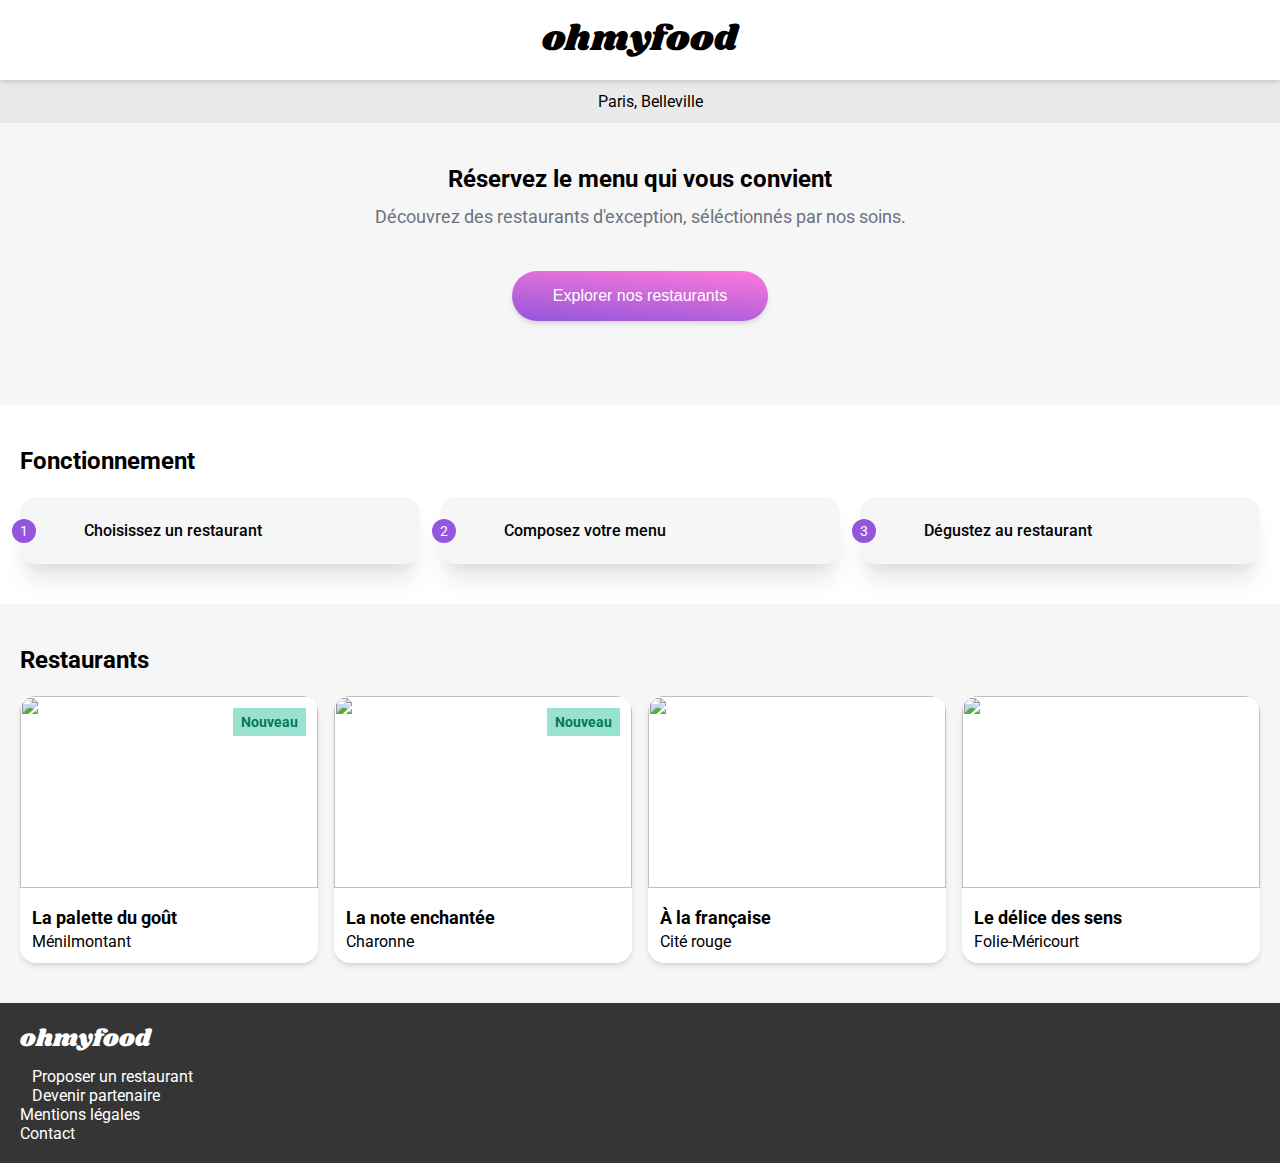
==== index.html @ c02ed124 "Création de l'index et du style" ====
<!DOCTYPE html>
<html lang="fr">

<head>
    <meta charset="UTF-8">
    <meta http-equiv="X-UA-Compatible" content="IE=edge">
    <meta name="viewport" content="width=device-width, initial-scale=1.0">
    <title>OhMyFood</title>
    <link rel="stylesheet" href="https://cdnjs.cloudflare.com/ajax/libs/font-awesome/5.15.2/css/all.min.css" integrity="sha512-HK5fgLBL+xu6dm/Ii3z4xhlSUyZgTT9tuc/hSrtw6uzJOvgRr2a9jyxxT1ely+B+xFAmJKVSTbpM/CuL7qxO8w==" crossorigin="anonymous" />
    <link rel="preconnect" href="https://fonts.gstatic.com">
    <link href="https://fonts.googleapis.com/css2?family=Roboto:ital,wght@0,100;0,300;0,400;0,500;0,700;0,900;1,100;1,300;1,400;1,500;1,700;1,900&family=Shrikhand&display=swap" rel="stylesheet">
    <link rel="stylesheet" href="./css/ohmyfood.css">
</head>

<body>

    <header>
        <div class="header">
            <span class="header__logo">ohmyfood</span>
        </div>

        <div class="header__ville">
            <i class="fas fa-map-marker-alt header__ville-icon"></i> Paris, Belleville
        </div>

    </header>

    <main>

        <section id="top">
            <div class="top">
                <h1 class="top__titre">Réservez le menu qui vous convient</h1>
                <p class="top__description">Découvrez des restaurants d'exception, séléctionnés par nos soins.</p>
                <button class="top__btn">
                        <div class="top__btn-bg-1"></div>
                        <div class="top__btn-bg-2"></div>
                        <span class="top__btn-text">Explorer nos restaurants</span>
                    </button>
            </div>
        </section>

        <section id="operation">

            <div class="operation">
                <h1 class="operation__titre">Fonctionnement</h1>
                <div class="operation__container">

                    <div class="operation__item">
                        <span class="operation__item-circle">1</span>
                        <div class="operation__item-container">
                            <i class="fas fa-mobile-alt operation__item-icon"></i>
                            <span class="operation__item-text">Choisissez un restaurant</span>
                        </div>
                    </div>

                    <div class="operation__item">
                        <span class="operation__item-circle">2</span>
                        <div class="operation__item-container">
                            <i class="fas fa-list-ul operation__item-icon"></i>
                            <span class="operation__item-text">Composez votre menu</span>
                        </div>
                    </div>

                    <div class="operation__item">
                        <span class="operation__item-circle">3</span>
                        <div class="operation__item-container">
                            <i class="fas fa-store operation__item-icon"></i>
                            <span class="operation__item-text">Dégustez au restaurant</span>
                        </div>
                    </div>

                </div>
            </div>

        </section>

        <section id="restaurants">

            <div class="restaurants">
                <h1 class="restaurants__titre">Restaurants</h1>

                <div class="restaurants__container">

                    <div class="restaurants__item">
                        <img src="./images/restaurants/1.jpg" alt="" class="restaurants__item-img">
                        <span class="restaurants__item-new">Nouveau</span>
                        <div class="restaurants__item-content">
                            <div class="restaurants__item-text">
                                <a href="/la-palette-du-gout.html">
                                    <h3 class="restaurants__item-titre">La palette du goût</h3>
                                </a>
                                <p>Ménilmontant</p>
                            </div>
                            <a href="#" class="menu__titre-icon">
                                <i class="fas fa-heart menu__titre-icon--is-hover"></i>
                                <i class="far fa-heart menu__titre-icon--is-not-hover"></i>
                            </a>
                        </div>
                    </div>

                    <div class="restaurants__item">
                        <img src="./images/restaurants/2.jpg" alt="" class="restaurants__item-img">
                        <span class="restaurants__item-new">Nouveau</span>
                        <div class="restaurants__item-content">
                            <div class="restaurants__item-text">
                                <a href="/la-note-enchantee.html">
                                    <h3 class="restaurants__item-titre">La note enchantée</h3>
                                </a>
                                <p>Charonne</p>
                            </div>
                            <a href="#" class="menu__titre-icon">
                                <i class="fas fa-heart menu__titre-icon--is-hover"></i>
                                <i class="far fa-heart menu__titre-icon--is-not-hover"></i>
                            </a>
                        </div>
                    </div>

                    <div class="restaurants__item">
                        <img src="./images/restaurants/3.jpg" alt="" class="restaurants__item-img">
                        <div class="restaurants__item-content">
                            <div class="restaurants__item-text">
                                <a href="/a-la-francaise.html">
                                    <h3 class="restaurants__item-titre">À la française</h3>
                                </a>
                                <p>Cité rouge</p>
                            </div>
                            <a href="#" class="menu__titre-icon">
                                <i class="fas fa-heart menu__titre-icon--is-hover"></i>
                                <i class="far fa-heart menu__titre-icon--is-not-hover"></i>
                            </a>
                        </div>
                    </div>

                    <div class="restaurants__item">
                        <img src="./images/restaurants/4.jpg" alt="" class="restaurants__item-img">
                        <div class="restaurants__item-content">
                            <div class="restaurants__item-text">
                                <a href="/le-delice-des-sens.html">
                                    <h3 class="restaurants__item-titre">Le délice des sens</h3>
                                </a>
                                <p>Folie-Méricourt</p>
                            </div>
                            <a href="#" class="menu__titre-icon">
                                <i class="fas fa-heart menu__titre-icon--is-hover"></i>
                                <i class="far fa-heart menu__titre-icon--is-not-hover"></i>
                            </a>
                        </div>
                    </div>

                </div>

            </div>

        </section>

    </main>

    <footer class="footer">

        <span class="footer__logo">ohmyfood</span>
        <ul class="footer__liens">
            <li class="footer__lien"><i class="fas fa-utensils footer__lien-icon"></i>Proposer un restaurant</li>
            <li class="footer__lien"><i class="fas fa-hands-helping footer__lien-icon"></i>Devenir partenaire</li>
            <li class="footer__lien">Mentions légales</li>
            <li class="footer__lien">Contact</li>
        </ul>

    </footer>

</body>

</html>
---- css/ohmyfood.css ----
/* 

 ██████╗ ██╗  ██╗███╗   ███╗██╗   ██╗███████╗ ██████╗  ██████╗ ██████╗ 
██╔═══██╗██║  ██║████╗ ████║╚██╗ ██╔╝██╔════╝██╔═══██╗██╔═══██╗██╔══██╗
██║   ██║███████║██╔████╔██║ ╚████╔╝ █████╗  ██║   ██║██║   ██║██║  ██║
██║   ██║██╔══██║██║╚██╔╝██║  ╚██╔╝  ██╔══╝  ██║   ██║██║   ██║██║  ██║
╚██████╔╝██║  ██║██║ ╚═╝ ██║   ██║   ██║     ╚██████╔╝╚██████╔╝██████╔╝
 ╚═════╝ ╚═╝  ╚═╝╚═╝     ╚═╝   ╚═╝   ╚═╝      ╚═════╝  ╚═════╝ ╚═════╝ 
                                                                       
Code développé par : Aurélien COLOGNE
Projet réalisé dans le cadre de la formation Développeur Frontend sur Openclassrooms.

Réalisé en 2021.

*/


/* CODE GLOBAL */

*,
*::before,
*::after {
    box-sizing: border-box;
}

body {
    margin: 0;
    background-color: rgba(234, 234, 234);
    font-family: 'Roboto', sans-serif;
}

button {
    font-size: 100%;
    text-transform: none;
    cursor: pointer;
    border: 0;
    padding: 0;
}

a {
    color: inherit;
    text-transform: none;
    text-decoration: none;
}

h1,
h3,
p {
    margin: 0;
}

ul {
    list-style: none;
    margin: 0;
    padding: 0;
}

img {
    max-width: 100%;
    height: auto;
}


/* ANIMATIONS */

@keyframes checked-in {
    0% {
        right: -20%;
    }
    100% {
        right: 0;
    }
}

@keyframes checked-out {
    0% {
        right: 0;
    }
    100% {
        right: -20%;
    }
}

@keyframes resize-in {
    0% {
        width: 100%;
    }
    100% {
        width: 80%;
    }
}

@keyframes resize-out {
    0% {
        width: 80%;
    }
    100% {
        width: 100%;
    }
}

@keyframes heart-in {
    0% {
        opacity: 0;
    }
    100% {
        opacity: 1;
    }
}

@keyframes element-in {
    0% {
        opacity: 0;
        transform: translateY(10vh);
        visibility: hidden;
    }
    100% {
        opacity: 1;
        transform: none;
        visibility: visible;
    }
}


/* HEADER OHMYFOOD */

.header {
    background-color: rgba(255, 255, 255);
    display: flex;
    align-items: center;
    justify-content: center;
    padding: 1.25rem;
    position: relative;
    box-shadow: 0 0 #000, 0 0 #0000, 0 0 #000, 0 0 #0000, 0 4px 6px -1px rgba(0, 0, 0, 0.1), 0 2px 4px -1px rgba(0, 0, 0, 0.06);
    text-align: center;
}

.header__fleche {
    font-size: 1.5rem;
    line-height: 2rem;
    position: absolute;
    left: 1.25rem;
    color: rgba(0, 0, 0);
}

.header__logo {
    font-size: 2.25rem;
    line-height: 2.5rem;
    font-family: 'Shrikhand', cursive;
}

.header__img {
    height: 20rem;
    -o-object-fit: cover;
    object-fit: cover;
    position: relative;
    width: 100%;
    z-index: 0;
}

.header__ville {
    display: flex;
    align-items: center;
    justify-content: center;
    padding: 0.75rem;
}

.header__ville-icon {
    margin-right: 1.25rem;
}

.header__fleche-container {
    display: flex;
    align-items: center;
    justify-content: center;
}


/* TOP OHMYFOOD */

.top {
    background-color: rgba(246, 246, 246);
    display: flex;
    flex-direction: column;
    align-items: center;
    justify-content: center;
    padding: 2.5rem;
    text-align: center;
}

.top__titre {
    font-weight: 700;
    font-size: 1.5rem;
    line-height: 2rem;
}

.top__description {
    font-size: 1.125rem;
    line-height: 1.75rem;
    margin-top: 0.5rem;
    color: rgba(107, 114, 128);
}


/* Fonctionnement */

.operation {
    background-color: rgba(255, 255, 255);
    padding: 1.25rem;
}

.operation__titre {
    font-weight: 700;
    font-size: 1.5rem;
    line-height: 2rem;
    margin-top: 1.25rem;
}

.operation__container {
    display: grid;
    margin-top: 1.25rem;
    margin-bottom: 1.25rem;
    gap: 1.25rem;
    grid-template-columns: repeat(1, minmax(0, 1fr));
}

.operation__item {
    display: flex;
    position: relative;
}

.operation__item-circle {
    background-color: rgba(147, 86, 220);
    border-radius: 9999px;
    display: flex;
    align-items: center;
    justify-content: center;
    height: 1.5rem;
    font-size: 0.875rem;
    line-height: 1.25rem;
    padding: 0.5rem;
    position: absolute;
    left: -0.5rem;
    top: 33.333333%;
    color: rgba(255, 255, 255);
    width: 1.5rem;
    z-index: 10;
}

.operation__item-container {
    background-color: rgba(246, 246, 246);
}

.operation__item-container:hover {
    background-color: rgba(245, 237, 255);
}

.operation__item-container {
    border-radius: 1rem;
    cursor: pointer;
    display: flex;
    align-items: center;
    padding: 1.5rem;
    position: relative;
    box-shadow: 0 0 #000, 0 0 #0000, 0 0 #000, 0 0 #0000, 0 20px 25px -5px rgba(0, 0, 0, 0.1), 0 10px 10px -5px rgba(0, 0, 0, 0.04);
    color: rgba(156, 163, 175);
}

.operation__item-container:hover {
    color: rgba(147, 86, 220);
}

.operation__item-container {
    width: 100%;
}

.operation__item-icon {
    font-size: 1.25rem;
    line-height: 1.75rem;
    margin-right: 1.25rem;
    margin-left: 1.25rem;
}

.operation__item-text {
    font-weight: 500;
    color: rgba(0, 0, 0);
}


/* RESTAURANTS */

.restaurants {
    background-color: rgba(246, 246, 246);
    padding: 1.25rem;
}

.restaurants__titre {
    font-weight: 700;
    font-size: 1.5rem;
    line-height: 2rem;
    margin-top: 1.25rem;
}

.restaurants__container {
    display: grid;
    margin-top: 1.25rem;
    margin-bottom: 1.25rem;
    gap: 1rem;
    grid-template-columns: repeat(1, minmax(0, 1fr));
}

.restaurants__item {
    background-color: rgba(255, 255, 255);
    border-radius: 1rem;
    overflow: hidden;
    position: relative;
    box-shadow: 0 0 #000, 0 0 #0000, 0 0 #000, 0 0 #0000, 0 4px 6px -1px rgba(0, 0, 0, 0.1), 0 2px 4px -1px rgba(0, 0, 0, 0.06);
}

.restaurants__item-img {
    height: 12rem;
    -o-object-fit: cover;
    object-fit: cover;
    width: 100%;
}

.restaurants__item-new {
    background-color: rgba(153, 226, 208);
    font-weight: 700;
    font-size: 0.875rem;
    line-height: 1.25rem;
    padding-top: 0.25rem;
    padding-bottom: 0.25rem;
    padding-right: 0.5rem;
    padding-left: 0.5rem;
    position: absolute;
    top: 0.75rem;
    right: 0.75rem;
    color: rgba(4, 120, 87);
}

.restaurants__item-content {
    display: flex;
    align-items: center;
    justify-content: space-between;
    padding: 0.75rem;
}

.restaurants__item-text {
    display: flex;
    flex-direction: column;
}

.restaurants__item-titre {
    font-weight: 700;
    font-size: 1.125rem;
    line-height: 1.75rem;
}


/* menu OHMYFOOD */

.menu {
    background-color: rgba(246, 246, 246);
    border-top-left-radius: 1.5rem;
    border-top-right-radius: 1.5rem;
    margin-top: -2.5rem;
    padding: 1.25rem;
    position: relative;
    z-index: 10;
}

.menu__titre-container {
    display: flex;
    align-items: center;
    justify-content: space-between;
    margin-top: 0.75rem;
}

.menu__titre {
    font-size: 1.875rem;
    line-height: 2.25rem;
    font-family: 'Shrikhand', cursive;
}

.menu__titre-icon:hover .fas {
    display: inline-block;
    animation: heart-in .5s;
}

.menu__titre-icon:hover .far {
    display: none !important;
}

.menu__titre-icon--is-hover {
    background: linear-gradient(5deg, rgba(147, 86, 220, 1) 0%, rgba(255, 121, 218, 1) 100%);
    background-clip: text;
    -webkit-text-fill-color: transparent;
    cursor: pointer;
    display: none;
    font-size: 1.5rem;
    line-height: 2rem;
    margin-right: 0.75rem;
}

.menu__titre-icon--is-not-hover {
    cursor: pointer;
    font-size: 1.5rem;
    line-height: 2rem;
    margin-right: 0.75rem;
}

.menu__list {
    display: grid;
    margin-top: 1.25rem;
    gap: 1rem;
    grid-template-columns: repeat(1, minmax(0, 1fr));
}

.menu__list-item {
    display: flex;
    flex-direction: column;
}

.menu__item-titre {
    text-transform: uppercase;
    font-weight: inherit;
}

.menu__item-titre::after {
    content: ' ';
    display: block;
    height: 3px;
    margin-top: 3px;
    width: 40px;
    background-color: rgba(153, 226, 208);
}

.menu__item-container {
    animation: element-in 1.2s;
    background-color: rgba(255, 255, 255);
    border-radius: 1rem;
    margin-top: 1rem;
    overflow: hidden;
    padding: 0.75rem;
    position: relative;
    box-shadow: 0 0 #000, 0 0 #0000, 0 0 #000, 0 0 #0000, 0 10px 15px -3px rgba(0, 0, 0, 0.1), 0 4px 6px -2px rgba(0, 0, 0, 0.05);
}

.menu__item-container:nth-of-type(1) {
    animation: element-in 1.2s;
}

.menu__item-container:nth-of-type(2) {
    animation: element-in 1.4s;
}

.menu__item-container:nth-of-type(3) {
    animation: element-in 1.6s;
}

.menu__item-container:nth-of-type(4) {
    animation: element-in 1.8s;
}

.menu__item-container:hover .menu__select {
    right: 0;
    animation: checked-in .4s;
}

.menu__item-container:hover .menu__item-description {
    animation: resize-in .4s;
    width: 80%;
}

.menu__item-container:hover .menu__item-container-titre {
    animation: resize-in .4s;
    width: 80%;
}

.menu__item-container:hover .menu__select-icon {
    transform: rotate(2turn);
    transition: transform .4s ease-in-out;
}

.menu__item-container-titre {
    animation: resize-out .4s;
    font-weight: 700;
    font-size: 1.125rem;
    line-height: 1.75rem;
}

.menu__item-description {
    animation: resize-out .4s;
    display: flex;
    align-items: center;
    justify-content: space-between;
}

.menu__description-text,
.menu__item-container-titre {
    overflow: hidden;
    text-overflow: ellipsis;
    white-space: nowrap;
}

.menu__description-prix {
    font-weight: 700;
}

.menu__select {
    right: -20%;
    animation: checked-out .4s;
    background-color: rgba(153, 226, 208);
    border-top-right-radius: 1rem;
    border-bottom-right-radius: 1rem;
    display: flex;
    align-items: center;
    justify-content: center;
    height: 100%;
    position: absolute;
    top: 0px;
    width: 20%;
}

.menu__select-icon {
    color: rgba(255, 255, 255);
}

.menu__commande-btn,
.top__btn {
    border-radius: 9999px;
    display: block;
    margin-left: auto;
    margin-right: auto;
    margin-top: 2.5rem;
    margin-bottom: 2.75rem;
    overflow: hidden;
    padding: 1rem;
    position: relative;
    box-shadow: 0 0 #000, 0 0 #0000, 0 0 #000, 0 0 #0000, 0 4px 6px -1px rgba(0, 0, 0, 0.1), 0 2px 4px -1px rgba(0, 0, 0, 0.06);
    color: rgba(255, 255, 255);
    width: 16rem;
}

.menu__commande-btn:hover .menu__commande-bg-2,
.top__btn:hover .top__btn-bg-2 {
    opacity: 1;
    right: 0px;
}

.menu__commande-bg-1,
.top__btn-bg-1 {
    height: 100%;
    position: absolute;
    top: 0px;
    left: 0px;
    width: 100%;
    z-index: 0;
    background: linear-gradient(5deg, rgba(147, 86, 220, 1) 0%, rgba(255, 121, 218, 1) 100%);
}

.menu__commande-bg-2,
.top__btn-bg-2 {
    transition: all ease .5s;
    z-index: 1;
}

.menu__commande-bg-2,
.top__btn-bg-2 {
    background-color: rgba(147, 86, 220);
    height: 100%;
    opacity: 0;
    position: absolute;
    top: 0px;
    width: 100%;
}

.menu__commande-bg-2,
.top__btn-bg-2 {
    right: 100%;
}

.menu__commande-text,
.top__btn-text {
    position: relative;
    z-index: 10;
}


/* FOOTER OHMYFOOD */

.footer {
    background-color: rgba(53, 53, 53);
    padding: 1.25rem;
    color: rgba(255, 255, 255);
}

.footer__logo {
    font-size: 1.5rem;
    line-height: 2rem;
    font-family: 'Shrikhand', cursive;
}

.footer__liens {
    list-style-type: none;
    margin-top: 0.75rem;
}

.footer__lien {
    cursor: pointer;
}

.footer__lien-icon {
    margin-right: 0.75rem;
}


/*
RESPONSIVE DESIGN
Breakpoint de la console de Google Chrome
*/

@media (min-width: 768px) {
    .operation__container {
        grid-template-columns: repeat(3, minmax(0, 1fr));
    }
    .restaurants__container {
        grid-template-columns: repeat(2, minmax(0, 1fr));
    }
}

@media (min-width: 1024px) {
    .restaurants__container {
        grid-template-columns: repeat(4, minmax(0, 1fr));
    }
    .menu__list {
        grid-template-columns: repeat(3, minmax(0, 1fr));
    }
}
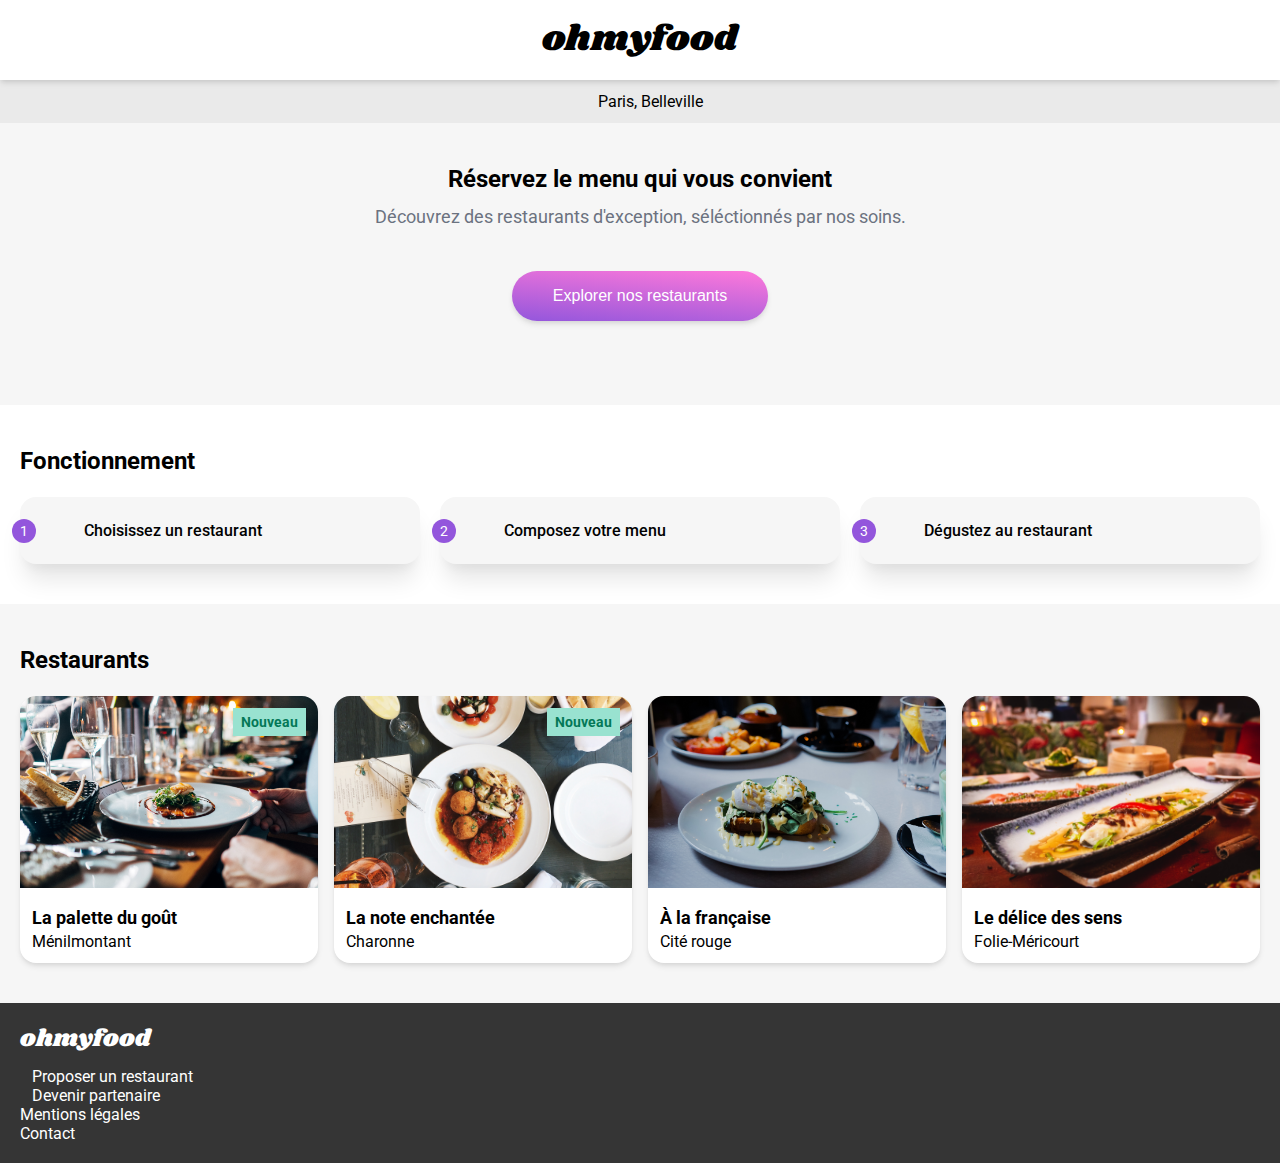
==== commit 0d0c63ab: "W3C Correction" ====
--- a/index.html
+++ b/index.html
@@ -32,8 +32,8 @@
                 <h1 class="top__titre">Réservez le menu qui vous convient</h1>
                 <p class="top__description">Découvrez des restaurants d'exception, séléctionnés par nos soins.</p>
                 <button class="top__btn">
-                        <div class="top__btn-bg-1"></div>
-                        <div class="top__btn-bg-2"></div>
+                        <span class="top__btn-bg-1"></span>
+                        <span class="top__btn-bg-2"></span>
                         <span class="top__btn-text">Explorer nos restaurants</span>
                     </button>
             </div>
